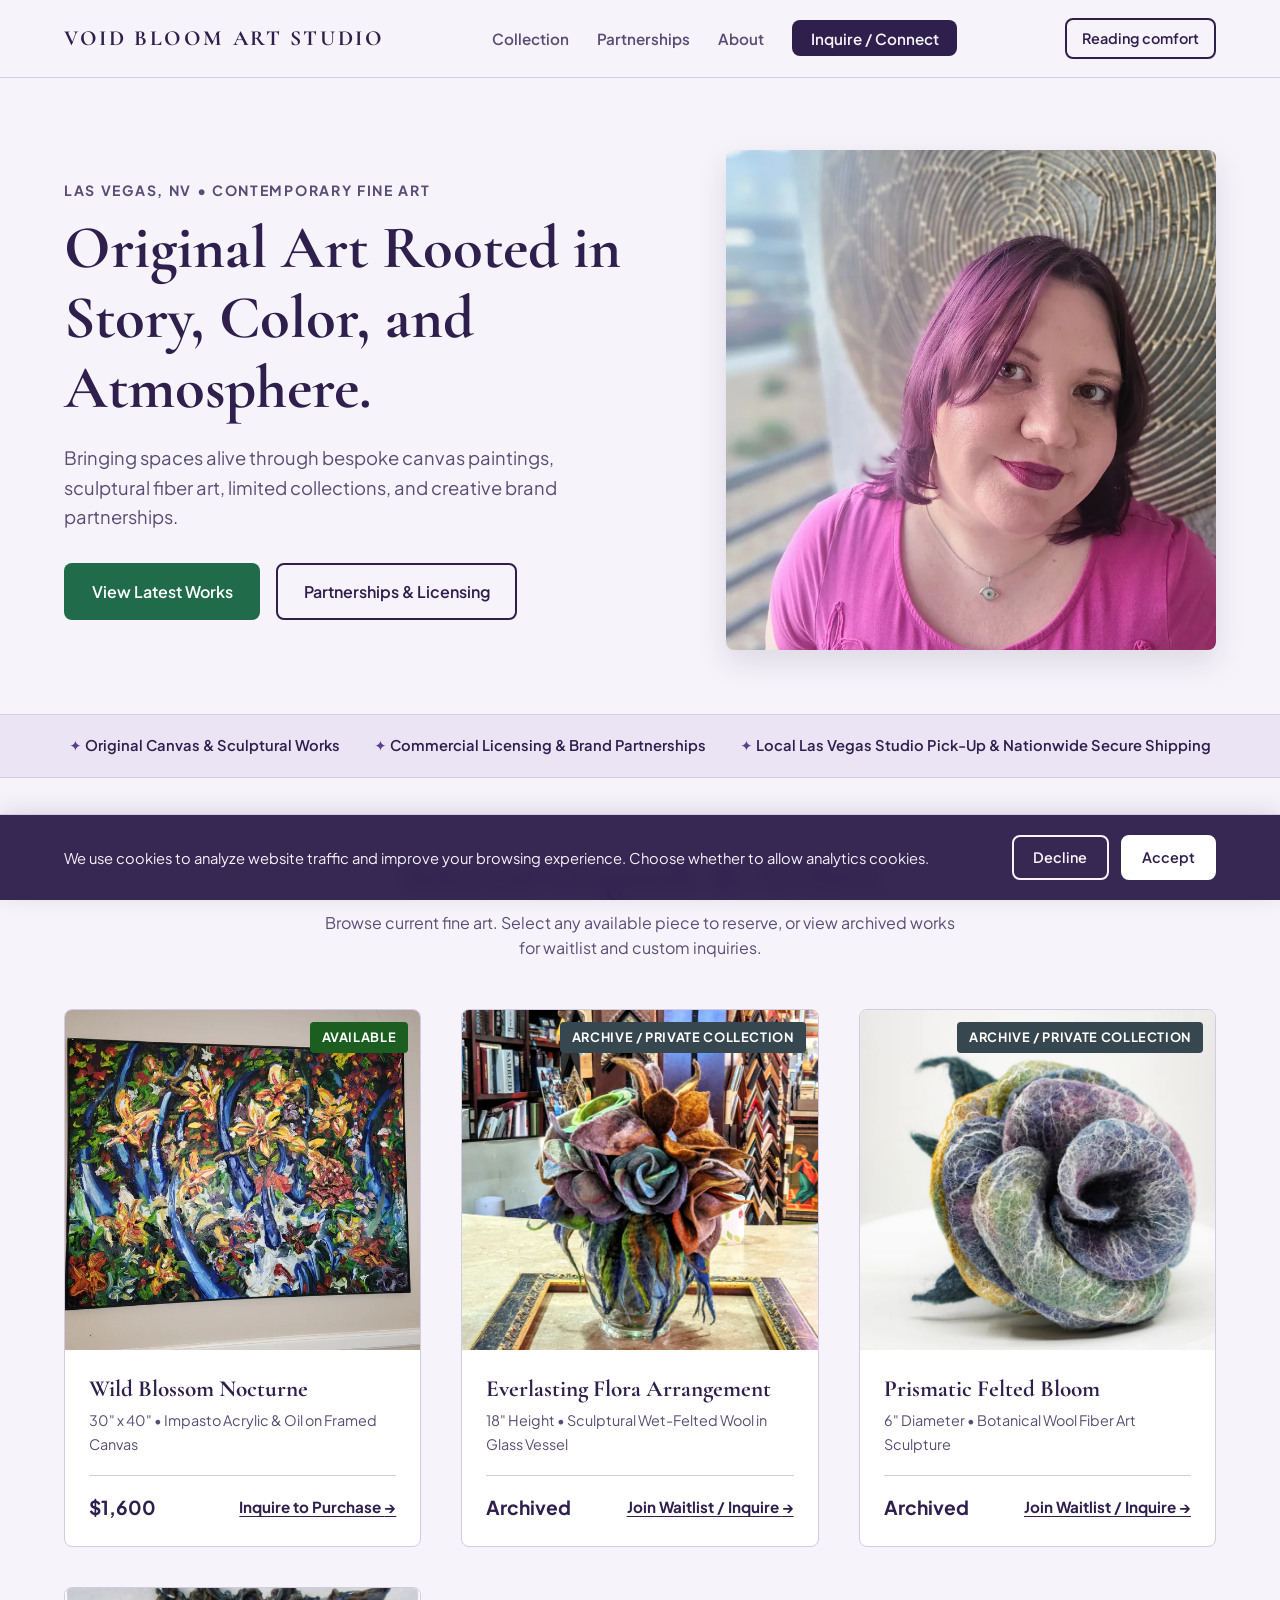
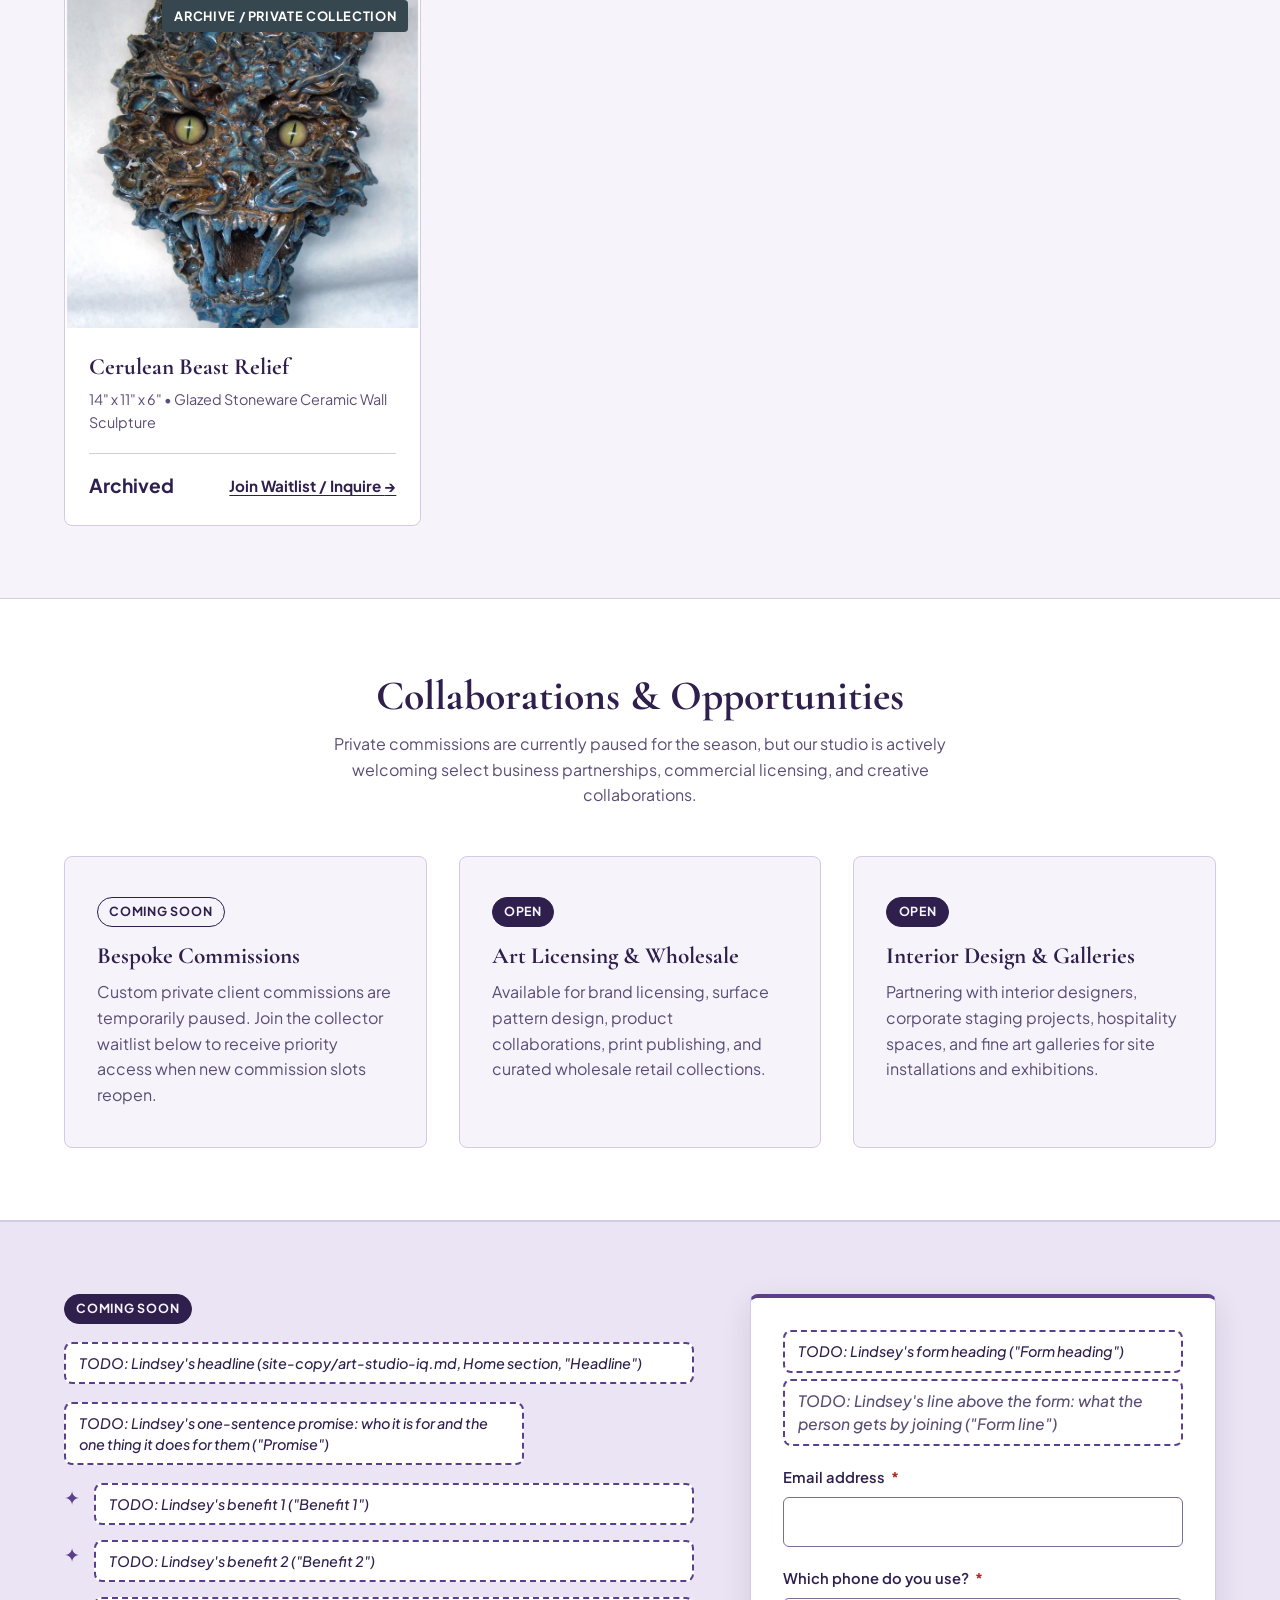
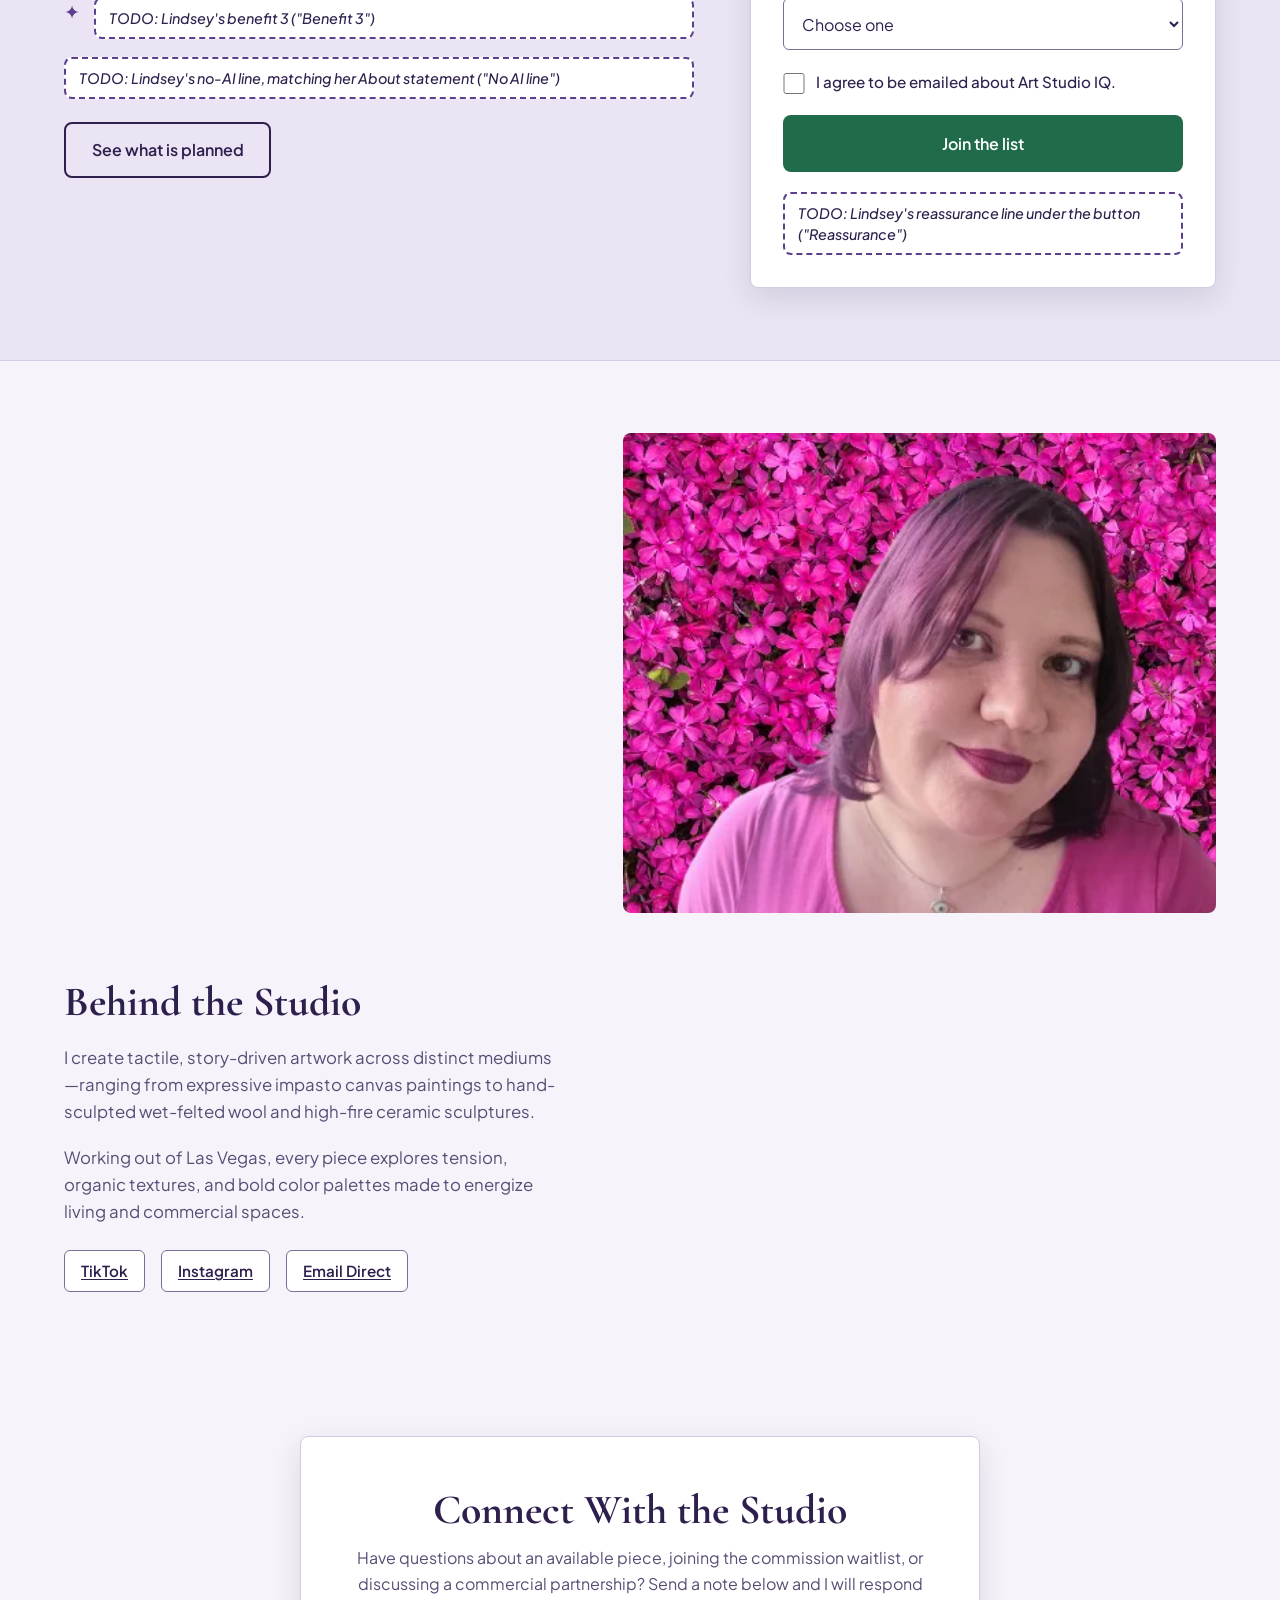
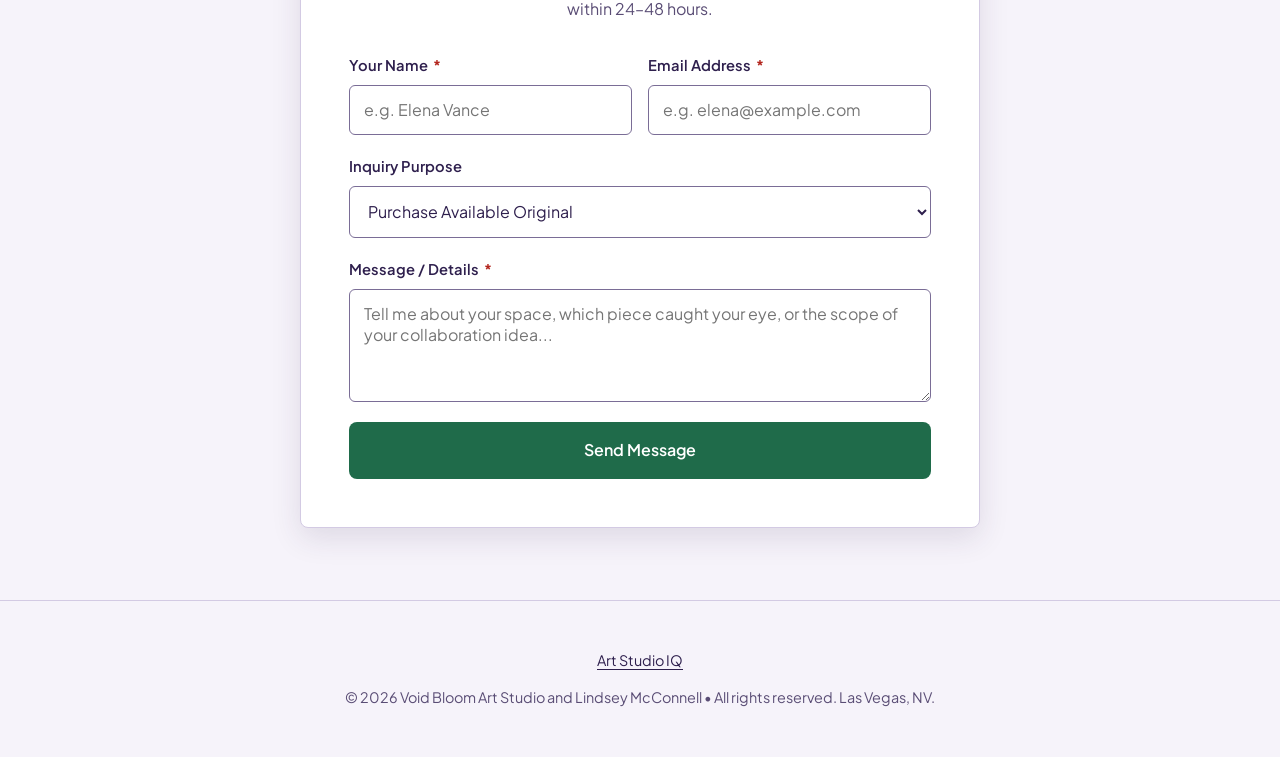
==== index.html @ 8a90a421 "Add files via upload" ====
<!DOCTYPE html>
<html lang="en">
<head>
  <script>
    /* Reading comfort: apply the saved choice before first paint. Lexend loads only when it is on. */
    window.vbLexend = function () {
      if (document.getElementById('lexend-css')) return;
      var l = document.createElement('link');
      l.id = 'lexend-css'; l.rel = 'stylesheet';
      l.href = 'https://fonts.googleapis.com/css2?family=Lexend:wght@400;500;600&display=swap';
      document.head.appendChild(l);
    };
    try {
      if (localStorage.getItem('reading_comfort') === 'on') {
        document.documentElement.classList.add('reading');
        window.vbLexend();
      }
    } catch (e) { /* storage blocked: default view */ }
  </script>

  <!-- Google Consent Mode v2 (denied until the visitor opts in) -->
  <script>
    window.dataLayer = window.dataLayer || [];
    function gtag(){dataLayer.push(arguments);}
    var vbConsent = 'denied';
    try { if (localStorage.getItem('consent_status') === 'granted') vbConsent = 'granted'; } catch (e) { /* storage blocked */ }
    gtag('consent', 'default', {
      'ad_storage': vbConsent,
      'ad_user_data': vbConsent,
      'ad_personalization': vbConsent,
      'analytics_storage': vbConsent
    });
  </script>

  <!-- Google tag (gtag.js). MUST-PROVIDE: the owner confirms this GA4 ID belongs to the new site (W0). -->
  <script async src="https://www.googletagmanager.com/gtag/js?id=G-Y1MWXMB71H"></script>
  <script>
    gtag('js', new Date());
    gtag('config', 'G-Y1MWXMB71H');
  </script>

  <meta charset="UTF-8" />
  <meta name="viewport" content="width=device-width, initial-scale=1.0" />
  <title>Void Bloom Art Studio | Las Vegas Fine Art &amp; Original Contemporary Works</title>
  <meta name="description" content="Original contemporary fine art, textured canvas pieces, sculptural fiber works, and licensing by Las Vegas artist Lindsey McConnell." />
  <link rel="canonical" href="https://lucy-labs-media.github.io/void-bloom-art-studio/" />
  <meta name="color-scheme" content="light dark" />

  <!-- Open Graph / Social Media Previews -->
  <meta property="og:title" content="Void Bloom Art Studio | Las Vegas Fine Artist" />
  <meta property="og:description" content="Original vibrant fine art, textured canvas pieces, and creative collaborations." />
  <meta property="og:image" content="https://lucy-labs-media.github.io/void-bloom-art-studio/assets/hero-featured.jpg" />
  <meta property="og:url" content="https://lucy-labs-media.github.io/void-bloom-art-studio/" />
  <meta property="og:type" content="website" />
  <meta name="twitter:card" content="summary_large_image" />
  <meta name="twitter:title" content="Void Bloom Art Studio | Las Vegas Fine Artist" />
  <meta name="twitter:description" content="Original vibrant fine art, textured canvas pieces, and creative collaborations." />
  <meta name="twitter:image" content="https://lucy-labs-media.github.io/void-bloom-art-studio/assets/hero-featured.jpg" />

  <!-- Fonts -->
  <link rel="preconnect" href="https://fonts.googleapis.com">
  <link rel="preconnect" href="https://fonts.gstatic.com" crossorigin>
  <link href="https://fonts.googleapis.com/css2?family=Cormorant+Garamond:wght@600;700&family=Plus+Jakarta+Sans:wght@400;500;600;700&display=swap" rel="stylesheet">
  <link rel="stylesheet" href="style.css" />
</head>
<body>

  <a href="#main-content" class="skip-link">Skip to main content</a>

  <header class="navbar">
    <a href="#" class="brand" aria-label="Void Bloom Art Studio - Return to home">VOID BLOOM ART STUDIO</a>
    <nav class="nav-links" aria-label="Main Navigation">
      <ul>
        <li><a href="#gallery">Collection</a></li>
        <li><a href="#partnerships">Partnerships</a></li>
        <li><a href="#about">About</a></li>
        <li><a href="#contact" class="btn-nav">Inquire / Connect</a></li>
      </ul>
    </nav>
    <button type="button" id="reading-toggle" class="btn-reading" aria-pressed="false">Reading comfort</button>
  </header>

  <main id="main-content">

    <!-- Hero -->
    <section class="hero" aria-labelledby="hero-heading">
      <div class="hero-content">
        <p class="eyebrow">Las Vegas, NV • Contemporary Fine Art</p>
        <h1 id="hero-heading">Original Art Rooted in Story, Color, and Atmosphere.</h1>
        <p>Bringing spaces alive through bespoke canvas paintings, sculptural fiber art, limited collections, and creative brand partnerships.</p>
        <div class="hero-actions">
          <a href="#gallery" class="btn primary">View Latest Works</a>
          <a href="#partnerships" class="btn secondary">Partnerships &amp; Licensing</a>
        </div>
      </div>
      <div class="hero-media">
        <picture>
          <source type="image/webp" srcset="assets/hero-featured-800.webp 800w, assets/hero-featured-1600.webp 1600w" sizes="(max-width: 860px) 100vw, 45vw" />
          <img src="assets/hero-featured.jpg" width="1600" height="2133"
               alt="Portrait of Las Vegas artist Lindsey McConnell with violet hair wearing an evil eye necklace"
               loading="eager" fetchpriority="high" decoding="async" />
        </picture>
      </div>
    </section>

    <!-- Proof / Value Bar -->
    <section class="proof-bar" aria-label="Key Services and Studio Offerings">
      <ul class="proof-list">
        <li>Original Canvas &amp; Sculptural Works</li>
        <li>Commercial Licensing &amp; Brand Partnerships</li>
        <li>Local Las Vegas Studio Pick-Up &amp; Nationwide Secure Shipping</li>
      </ul>
    </section>

    <!-- Gallery -->
    <section id="gallery" class="section gallery-section" aria-labelledby="gallery-heading">
      <div class="section-header">
        <h2 id="gallery-heading">Selected Originals &amp; Archive</h2>
        <p>Browse current fine art. Select any available piece to reserve, or view archived works for waitlist and custom inquiries.</p>
      </div>

      <div class="gallery-grid">
        <article class="art-card" aria-labelledby="art-title-1">
          <div class="image-wrapper">
            <picture>
              <source type="image/webp" srcset="assets/gallery/art-01-800.webp 800w, assets/gallery/art-01-1600.webp 1600w" sizes="(max-width: 700px) 100vw, 400px" />
              <img src="assets/gallery/art-01.jpg" width="1600" height="1200"
                   alt="Vibrant abstract expressionist painting of blooming yellow and coral wildflowers against cobalt blue stalks in a slim black frame"
                   loading="lazy" decoding="async" />
            </picture>
            <span class="badge available"><span class="sr-only">Status: </span>Available</span>
          </div>
          <div class="card-meta">
            <h3 id="art-title-1">Wild Blossom Nocturne</h3>
            <p class="specs">30" x 40" • Impasto Acrylic &amp; Oil on Framed Canvas</p>
            <div class="card-footer">
              <span class="price"><span class="sr-only">Price: </span>$1,600</span>
              <a href="#contact" class="link-cta" onclick="prefillInquiry('Wild Blossom Nocturne', 'Available Original Piece')" aria-label="Inquire to purchase Wild Blossom Nocturne">Inquire to Purchase <span aria-hidden="true">→</span></a>
            </div>
          </div>
        </article>

        <article class="art-card" aria-labelledby="art-title-2">
          <div class="image-wrapper">
            <picture>
              <source type="image/webp" srcset="assets/gallery/art-02-800.webp 800w, assets/gallery/art-02-1600.webp 1600w" sizes="(max-width: 700px) 100vw, 400px" />
              <img src="assets/gallery/art-02.jpg" width="1600" height="2133"
                   alt="Handcrafted felted wool floral arrangement in a glass vase featuring textured purple, ochre, and blue petals on a framing counter"
                   loading="lazy" decoding="async" />
            </picture>
            <span class="badge sold"><span class="sr-only">Status: </span>Archive / Private Collection</span>
          </div>
          <div class="card-meta">
            <h3 id="art-title-2">Everlasting Flora Arrangement</h3>
            <p class="specs">18" Height • Sculptural Wet-Felted Wool in Glass Vessel</p>
            <div class="card-footer">
              <span class="price">Archived</span>
              <a href="#contact" class="link-cta" onclick="prefillInquiry('Everlasting Flora Arrangement', 'Commission Waitlist')" aria-label="Join commission waitlist for work similar to Everlasting Flora Arrangement">Join Waitlist / Inquire <span aria-hidden="true">→</span></a>
            </div>
          </div>
        </article>

        <article class="art-card" aria-labelledby="art-title-3">
          <div class="image-wrapper">
            <picture>
              <source type="image/webp" srcset="assets/gallery/art-03-800.webp 800w, assets/gallery/art-03-1600.webp 1600w" sizes="(max-width: 700px) 100vw, 400px" />
              <img src="assets/gallery/art-03.jpg" width="1600" height="1400"
                   alt="Close-up of a handmade felted wool rose sculpture with soft blended layers of periwinkle, olive, and lavender"
                   loading="lazy" decoding="async" />
            </picture>
            <span class="badge sold"><span class="sr-only">Status: </span>Archive / Private Collection</span>
          </div>
          <div class="card-meta">
            <h3 id="art-title-3">Prismatic Felted Bloom</h3>
            <p class="specs">6" Diameter • Botanical Wool Fiber Art Sculpture</p>
            <div class="card-footer">
              <span class="price">Archived</span>
              <a href="#contact" class="link-cta" onclick="prefillInquiry('Prismatic Felted Bloom', 'Commission Waitlist')" aria-label="Join commission waitlist for work similar to Prismatic Felted Bloom">Join Waitlist / Inquire <span aria-hidden="true">→</span></a>
            </div>
          </div>
        </article>

        <article class="art-card" aria-labelledby="art-title-4">
          <div class="image-wrapper">
            <picture>
              <source type="image/webp" srcset="assets/gallery/art-04-800.webp 800w, assets/gallery/art-04-1600.webp 1600w" sizes="(max-width: 700px) 100vw, 400px" />
              <img src="assets/gallery/art-04.jpg" width="1600" height="1739"
                   alt="Textured ceramic wall sculpture of a snarling wildcat with mottled cobalt glaze, open jaws showing fangs, and cat-slit green eyes"
                   loading="lazy" decoding="async" />
            </picture>
            <span class="badge sold"><span class="sr-only">Status: </span>Archive / Private Collection</span>
          </div>
          <div class="card-meta">
            <h3 id="art-title-4">Cerulean Beast Relief</h3>
            <p class="specs">14" x 11" x 6" • Glazed Stoneware Ceramic Wall Sculpture</p>
            <div class="card-footer">
              <span class="price">Archived</span>
              <a href="#contact" class="link-cta" onclick="prefillInquiry('Cerulean Beast Relief', 'Commission Waitlist')" aria-label="Join commission waitlist for work similar to Cerulean Beast Relief">Join Waitlist / Inquire <span aria-hidden="true">→</span></a>
            </div>
          </div>
        </article>
      </div>
    </section>

    <!-- Partnerships -->
    <section id="partnerships" class="section commissions-section" aria-labelledby="partnerships-heading">
      <div class="section-header">
        <h2 id="partnerships-heading">Collaborations &amp; Opportunities</h2>
        <p>Private commissions are currently paused for the season, but our studio is actively welcoming select business partnerships, commercial licensing, and creative collaborations.</p>
      </div>

      <div class="process-steps">
        <div class="step-card">
          <span class="status-pill">Coming Soon</span>
          <h3>Bespoke Commissions</h3>
          <p>Custom private client commissions are temporarily paused. Join the collector waitlist below to receive priority access when new commission slots reopen.</p>
        </div>
        <div class="step-card">
          <span class="status-pill active">Open</span>
          <h3>Art Licensing &amp; Wholesale</h3>
          <p>Available for brand licensing, surface pattern design, product collaborations, print publishing, and curated wholesale retail collections.</p>
        </div>
        <div class="step-card">
          <span class="status-pill active">Open</span>
          <h3>Interior Design &amp; Galleries</h3>
          <p>Partnering with interior designers, corporate staging projects, hospitality spaces, and fine art galleries for site installations and exhibitions.</p>
        </div>
      </div>
    </section>

    <!--
      ART STUDIO IQ: COMING SOON
      Every visitor-facing sentence here is Lindsey's and comes from site-copy/art-studio-iq.md (Home section).
      The .todo boxes are placeholders. Replace each one with her exact text and delete the box styling.
      The form labels and button are plain functional text; she may replace them in the same file.
      One --cta button only (the submit button). Do not add a price, rating, count or release date.
    -->
    <section id="art-studio-iq" class="section aiq-section" aria-labelledby="aiq-heading">
      <div class="aiq-grid">
        <div class="aiq-copy">
          <span class="status-pill active">Coming Soon</span>
          <h2 id="aiq-heading"><span class="todo">TODO: Lindsey's headline (site-copy/art-studio-iq.md, Home section, "Headline")</span></h2>
          <p class="aiq-lede todo">TODO: Lindsey's one-sentence promise: who it is for and the one thing it does for them ("Promise")</p>
          <ul class="aiq-points" aria-label="What Art Studio IQ does">
            <li><span class="todo">TODO: Lindsey's benefit 1 ("Benefit 1")</span></li>
            <li><span class="todo">TODO: Lindsey's benefit 2 ("Benefit 2")</span></li>
            <li><span class="todo">TODO: Lindsey's benefit 3 ("Benefit 3")</span></li>
          </ul>
          <p class="aiq-note todo">TODO: Lindsey's no-AI line, matching her About statement ("No AI line")</p>
          <p class="aiq-more"><a href="art-studio-iq/" class="btn secondary">See what is planned<span class="sr-only"> for Art Studio IQ</span></a></p>
        </div>

        <div class="aiq-card" data-signup>
          <h3 id="aiq-form-heading"><span class="todo">TODO: Lindsey's form heading ("Form heading")</span></h3>
          <p class="form-intro todo">TODO: Lindsey's line above the form: what the person gets by joining ("Form line")</p>

          <form class="signup-form" action="https://api.web3forms.com/submit" method="POST"
                data-form data-ajax data-signup-form novalidate aria-labelledby="aiq-form-heading">
            <!-- MUST-PROVIDE: paste the real Web3Forms access key over YOUR_ACCESS_KEY_HERE (W0). Never invent one. -->
            <input type="hidden" name="access_key" value="YOUR_ACCESS_KEY_HERE" />
            <input type="hidden" name="subject" value="Art Studio IQ beta signup" />
            <input type="hidden" name="from_name" value="Void Bloom Art Studio website" />
            <input type="hidden" name="redirect" value="https://lucy-labs-media.github.io/void-bloom-art-studio/?joined=1#art-studio-iq" />
            <input type="hidden" name="source" value="home-section" />
            <input type="hidden" name="utm_source" value="" />
            <input type="hidden" name="utm_medium" value="" />
            <input type="hidden" name="utm_campaign" value="" />
            <input type="hidden" name="ref" value="" />
            <input type="hidden" name="referrer" value="" />
            <input type="checkbox" name="botcheck" class="sr-only" tabindex="-1" aria-hidden="true" />

            <div class="form-group">
              <label for="aiq-email">Email address <span class="required-mark" aria-hidden="true">*</span></label>
              <input type="email" id="aiq-email" name="email" required autocomplete="email" inputmode="email" aria-required="true" />
            </div>

            <div class="form-group">
              <label for="aiq-platform">Which phone do you use? <span class="required-mark" aria-hidden="true">*</span></label>
              <select id="aiq-platform" name="platform" required aria-required="true">
                <option value="">Choose one</option>
                <option value="android">Android</option>
                <option value="iphone">iPhone</option>
                <option value="both">Both</option>
              </select>
            </div>

            <div class="check-row">
              <input type="checkbox" id="aiq-consent" name="consent" value="yes" required aria-required="true" />
              <label for="aiq-consent">I agree to be emailed about Art Studio IQ.</label>
            </div>

            <p class="form-status" role="status" aria-live="polite"></p>
            <button type="submit" class="btn primary full-width">Join the list</button>
            <p class="fine-print todo">TODO: Lindsey's reassurance line under the button ("Reassurance")</p>
          </form>

          <div class="success-box" data-success hidden>
            <h3 tabindex="-1" data-focus><span class="todo">TODO: Lindsey's thank-you heading ("Thank you heading")</span></h3>
            <p data-platform="android" class="todo" hidden>TODO: Lindsey's thank-you line for Android users ("Thank you, Android")</p>
            <p data-platform="iphone" class="todo" hidden>TODO: Lindsey's thank-you line for iPhone users ("Thank you, iPhone")</p>
            <p data-platform="both" class="todo" hidden>TODO: Lindsey's thank-you line for people with both ("Thank you, both")</p>
            <p data-platform="" class="todo" hidden>TODO: Lindsey's general thank-you line ("Thank you, general")</p>

            <form class="step2 signup-form" action="https://api.web3forms.com/submit" method="POST" data-form data-ajax data-step2 novalidate>
              <input type="hidden" name="access_key" value="YOUR_ACCESS_KEY_HERE" />
              <input type="hidden" name="subject" value="Art Studio IQ beta signup: what they make" />
              <input type="hidden" name="from_name" value="Void Bloom Art Studio website" />
              <input type="hidden" name="source" value="home-section-step2" />
              <input type="hidden" name="email" value="" />
              <input type="hidden" name="platform_choice" value="" />
              <input type="checkbox" name="botcheck" class="sr-only" tabindex="-1" aria-hidden="true" />
              <div class="form-group">
                <label for="aiq-medium">What do you make? (optional)</label>
                <select id="aiq-medium" name="medium">
                  <option value="">Choose one</option>
                  <option>Painting</option>
                  <option>Ceramics</option>
                  <option>Fiber</option>
                  <option>Sculpture</option>
                  <option>Digital</option>
                  <option>Other</option>
                </select>
              </div>
              <p class="form-status" role="status" aria-live="polite"></p>
              <button type="submit" class="btn secondary">Save</button>
            </form>
          </div>
        </div>
      </div>
    </section>

    <!-- About -->
    <section id="about" class="section about-section" aria-labelledby="about-heading">
      <div class="about-grid">
        <picture>
          <source type="image/webp" srcset="assets/artist-profile.webp" />
          <img src="assets/artist-profile.jpg" width="433" height="577"
               alt="Artist Lindsey McConnell smiling in front of a dense backdrop of vibrant magenta blossoms"
               class="about-img" loading="lazy" decoding="async" />
        </picture>
        <div class="about-text">
          <h2 id="about-heading">Behind the Studio</h2>
          <p>I create tactile, story-driven artwork across distinct mediums—ranging from expressive impasto canvas paintings to hand-sculpted wet-felted wool and high-fire ceramic sculptures.</p>
          <p>Working out of Las Vegas, every piece explores tension, organic textures, and bold color palettes made to energize living and commercial spaces.</p>
          <ul class="social-tags" aria-label="Social media and direct contact channels">
            <!-- MUST-CHECK: keep this TikTok link only if @fullsignal_ belongs to Void Bloom (W0). -->
            <li><a href="https://www.tiktok.com/@fullsignal_" target="_blank" rel="noopener noreferrer">TikTok <span class="sr-only">(opens in new tab)</span></a></li>
            <li><a href="https://www.instagram.com/lasvegasartlady/" target="_blank" rel="noopener noreferrer">Instagram <span class="sr-only">(opens in new tab)</span></a></li>
            <li><a href="mailto:lindseybmcconnell@gmail.com">Email Direct</a></li>
          </ul>
        </div>
      </div>
    </section>

    <!-- Contact -->
    <section id="contact" class="section contact-section" aria-labelledby="contact-heading">
      <div class="contact-card">
        <div class="contact-header">
          <h2 id="contact-heading">Connect With the Studio</h2>
          <p>Have questions about an available piece, joining the commission waitlist, or discussing a commercial partnership? Send a note below and I will respond within 24–48 hours.</p>
        </div>

        <form action="https://api.web3forms.com/submit" method="POST" class="contact-form" data-form novalidate>
          <!-- MUST-PROVIDE: paste the real Web3Forms access key over YOUR_ACCESS_KEY_HERE (W0). -->
          <input type="hidden" name="access_key" value="YOUR_ACCESS_KEY_HERE" />
          <input type="hidden" name="subject" value="New Fine Art Inquiry from Website" />
          <input type="hidden" name="redirect" value="https://lucy-labs-media.github.io/void-bloom-art-studio/#contact" />
          <input type="checkbox" name="botcheck" class="sr-only" tabindex="-1" aria-hidden="true" />

          <div class="form-row">
            <div class="form-group">
              <label for="name">Your Name <span class="required-mark" aria-hidden="true">*</span></label>
              <input type="text" id="name" name="name" required autocomplete="name" placeholder="e.g. Elena Vance" aria-required="true" />
            </div>
            <div class="form-group">
              <label for="email">Email Address <span class="required-mark" aria-hidden="true">*</span></label>
              <input type="email" id="email" name="email" required autocomplete="email" placeholder="e.g. elena@example.com" aria-required="true" />
            </div>
          </div>

          <div class="form-group">
            <label for="inquiryType">Inquiry Purpose</label>
            <select id="inquiryType" name="inquiryType">
              <option value="Available Original Piece">Purchase Available Original</option>
              <option value="Art Licensing / Commercial Collaboration">Art Licensing &amp; Brand Collaboration</option>
              <option value="Interior Design / Trade Partnership">Interior Design / Trade Partnership</option>
              <option value="Gallery Exhibition / Press">Gallery Exhibition / Press Inquiry</option>
              <option value="Commission Waitlist">Join Custom Commission Waitlist (Coming Soon)</option>
              <option value="Other">General Inquiry</option>
            </select>
          </div>

          <div class="form-group">
            <label for="message">Message / Details <span class="required-mark" aria-hidden="true">*</span></label>
            <textarea id="message" name="message" rows="4" required aria-required="true" placeholder="Tell me about your space, which piece caught your eye, or the scope of your collaboration idea..."></textarea>
          </div>

          <button type="submit" class="btn primary full-width">Send Message</button>
        </form>
      </div>
    </section>

  </main>

  <footer>
    <ul aria-label="More from the studio">
      <li><a href="art-studio-iq/">Art Studio IQ</a></li>
    </ul>
    <p>© 2026 Void Bloom Art Studio and Lindsey McConnell • All rights reserved. Las Vegas, NV.</p>
  </footer>

  <aside id="cookie-banner" class="cookie-banner hidden" role="region" aria-label="Cookie and Privacy Consent">
    <div class="cookie-content">
      <p>We use cookies to analyze website traffic and improve your browsing experience. Choose whether to allow analytics cookies.</p>
      <div class="cookie-actions">
        <button id="btn-decline-cookies" type="button" class="btn cookie-btn secondary">Decline</button>
        <button id="btn-accept-cookies" type="button" class="btn cookie-btn primary">Accept</button>
      </div>
    </div>
  </aside>

  <script src="script.js"></script>
</body>
</html>
---- style.css ----
/* Void Bloom Art Studio. Studio Palette (W1). All colors live in :root; never hard-code one in a rule. */

:root {
  color-scheme: light;
  --bg: #F6F3FA;
  --surface: #FFFFFF;
  --ink: #2E1F4D;
  --muted: #5A4D75;
  --studio-accent: #5B3F8C;   /* decorative lines, icons, large text only */
  --cta: #1F6B4A;             /* the one primary action in view */
  --cta-hover: #17583B;
  --on-cta: #FFFFFF;

  --tint: #EAE4F4;
  --border: #D3CAE3;          /* decorative dividers */
  --field-border: #7A6D96;    /* input outlines, 3:1 against the surface */
  --focus: #005A9C;
  --danger: #B3261E;
  --badge-available: #1B5E20;
  --badge-archive: #37474F;
  --on-badge: #FFFFFF;
  --banner-bg: #2E1F4D;
  --on-banner: #F6F3FA;
  --banner-btn-bg: #FFFFFF;
  --on-banner-btn: #2E1F4D;
  --shadow: rgba(46, 31, 77, 0.12);
  --scrim: rgba(46, 31, 77, 0.96);

  --font-serif: 'Cormorant Garamond', Georgia, serif;
  --font-sans: 'Plus Jakarta Sans', system-ui, -apple-system, sans-serif;
  --radius: 8px;
}

@media (prefers-color-scheme: dark) {
  :root {
    color-scheme: dark;
    --bg: #1B1230;
    --surface: #271B42;
    --ink: #F0EAF8;
    --muted: #BDB2D3;
    --studio-accent: #C9B5EC;
    --cta: #6FD3A0;
    --cta-hover: #8FE0B8;
    --on-cta: #0B2A1D;

    --tint: #2F2350;
    --border: #3D2F63;
    --field-border: #9A8DBA;
    --focus: #8CC4FF;
    --danger: #FF9AA2;
    --banner-bg: #0F0919;
    --on-banner: #F0EAF8;
    --banner-btn-bg: #F0EAF8;
    --on-banner-btn: #1B1230;
    --shadow: rgba(0, 0, 0, 0.45);
    --scrim: rgba(15, 9, 25, 0.96);
  }
}

/* Reading comfort: always the light, cream set, whatever the system mode */
html.reading {
  color-scheme: light;
  --bg: #FBF3E4;
  --surface: #FFFAF0;
  --ink: #2E1F4D;
  --muted: #4F4268;
  --studio-accent: #5B3F8C;
  --cta: #1F6B4A;
  --cta-hover: #17583B;
  --on-cta: #FFFFFF;
  --tint: #F1E6CD;
  --border: #D9CDB4;
  --field-border: #766A5A;
  --focus: #005A9C;
  --danger: #B3261E;
  --banner-bg: #2E1F4D;
  --on-banner: #F6F3FA;
  --banner-btn-bg: #FFFFFF;
  --on-banner-btn: #2E1F4D;
  --shadow: rgba(46, 31, 77, 0.12);
  --scrim: rgba(46, 31, 77, 0.96);
}

* { box-sizing: border-box; margin: 0; padding: 0; }

[hidden] { display: none !important; }

body {
  background-color: var(--bg);
  color: var(--ink);
  font-family: var(--font-sans);
  line-height: 1.6;
  -webkit-font-smoothing: antialiased;
  overflow-wrap: break-word;
}

img, picture { display: block; max-width: 100%; }
picture { display: contents; }

html.reading body {
  font-family: 'Lexend', var(--font-sans);
  line-height: 1.7;
  letter-spacing: 0.02em;
}
html.reading p,
html.reading li { max-width: 65ch; text-align: left; }
html.reading .section-header,
html.reading .contact-header { text-align: left; margin-left: 0; }

.sr-only {
  position: absolute; width: 1px; height: 1px; padding: 0; margin: -1px;
  overflow: hidden; clip: rect(0, 0, 0, 0); white-space: nowrap; border: 0;
}

.skip-link {
  position: absolute; top: -120px; left: 1rem;
  background: var(--ink); color: var(--bg);
  padding: 0.85rem 1.4rem; z-index: 9999; border-radius: var(--radius);
  text-decoration: none; font-weight: 700; box-shadow: 0 4px 12px var(--shadow);
  transition: top 0.2s ease-in-out;
}
.skip-link:focus { top: 1rem; outline: 3px solid var(--focus); outline-offset: 2px; }

a:focus-visible, button:focus-visible, input:focus-visible,
select:focus-visible, textarea:focus-visible, [tabindex="-1"]:focus-visible {
  outline: 3px solid var(--focus); outline-offset: 2px;
}

h1, h2, h3 { font-family: var(--font-serif); font-weight: 700; color: var(--ink); }
h1 { font-size: clamp(2.4rem, 5vw, 3.8rem); line-height: 1.15; }
h2 { font-size: clamp(1.9rem, 3.5vw, 2.6rem); line-height: 1.25; }
h3 { font-size: 1.45rem; line-height: 1.3; }

/* Header */
.navbar {
  display: flex; justify-content: space-between; align-items: center;
  flex-wrap: wrap; gap: 0.75rem 2rem;
  padding: 1.1rem 5%;
  background: var(--bg); border-bottom: 1px solid var(--border);
  position: sticky; top: 0; z-index: 100;
}
.brand {
  font-family: var(--font-serif); font-size: 1.35rem; letter-spacing: 0.12em;
  text-decoration: none; color: var(--ink); font-weight: 700;
}
.nav-links ul { display: flex; align-items: center; flex-wrap: wrap; gap: 0.75rem 1.75rem; list-style: none; }
.nav-links a {
  text-decoration: none; color: var(--muted); font-size: 0.95rem; font-weight: 600;
  transition: color 0.2s ease;
}
.nav-links a:hover { color: var(--ink); text-decoration: underline; text-underline-offset: 4px; }
.nav-links a.btn-nav {
  background: var(--ink); color: var(--bg); padding: 0.55rem 1.15rem;
  border-radius: var(--radius); text-decoration: none;
}
.btn-reading {
  font: inherit; font-size: 0.9rem; font-weight: 600; cursor: pointer;
  background: transparent; color: var(--ink);
  border: 2px solid var(--ink); border-radius: var(--radius); padding: 0.45rem 0.95rem;
}
.btn-reading[aria-pressed="true"] { background: var(--ink); color: var(--bg); }

/* Buttons: --cta only for the single primary action in view */
.btn {
  display: inline-block; padding: 0.85rem 1.6rem; font: inherit; font-size: 1rem; font-weight: 600;
  text-decoration: none; border-radius: var(--radius); cursor: pointer;
  border: 2px solid transparent; text-align: center;
  transition: transform 0.2s ease, background-color 0.2s ease;
}
.btn.primary { background: var(--cta); color: var(--on-cta); }
.btn.primary:hover { background: var(--cta-hover); transform: translateY(-2px); }
.btn.secondary { background: transparent; color: var(--ink); border-color: var(--ink); }
.btn.secondary:hover { background: var(--tint); }
.full-width { width: 100%; }

/* Hero */
.hero {
  display: grid; grid-template-columns: 1.1fr 0.9fr; align-items: center;
  gap: 4rem; padding: 4.5rem 5% 4rem;
}
.eyebrow {
  text-transform: uppercase; letter-spacing: 0.12em; font-size: 0.88rem;
  color: var(--muted); font-weight: 700; margin-bottom: 0.75rem;
}
.hero-content p { font-size: 1.15rem; color: var(--muted); margin: 1.25rem 0 2rem; max-width: 520px; }
.hero-content .eyebrow { margin: 0 0 0.75rem; font-size: 0.88rem; }
.hero-actions { display: flex; gap: 1rem; flex-wrap: wrap; }
.hero-media img {
  width: 100%; height: 500px; object-fit: cover; border-radius: var(--radius);
  box-shadow: 0 12px 30px var(--shadow);
}

/* Proof bar */
.proof-bar { background: var(--tint); border-top: 1px solid var(--border); border-bottom: 1px solid var(--border); padding: 1.2rem 5%; }
.proof-list {
  display: flex; justify-content: space-around; flex-wrap: wrap; gap: 1.5rem;
  list-style: none; font-size: 0.92rem; font-weight: 600; color: var(--ink);
}
.proof-list li::before { content: "✦ "; color: var(--studio-accent); }

/* Sections */
.section { padding: 4.5rem 5%; }
.section-header { text-align: center; max-width: 650px; margin: 0 auto 3rem; }
.section-header p { color: var(--muted); margin-top: 0.5rem; }

.gallery-grid { display: grid; grid-template-columns: repeat(auto-fill, minmax(min(100%, 320px), 1fr)); gap: 2.5rem; }
.art-card {
  background: var(--surface); border: 1px solid var(--border); border-radius: var(--radius);
  overflow: hidden; transition: transform 0.25s ease, box-shadow 0.25s ease;
}
.art-card:hover { transform: translateY(-4px); box-shadow: 0 12px 28px var(--shadow); }
.image-wrapper { position: relative; width: 100%; height: 340px; }
.image-wrapper img { width: 100%; height: 100%; object-fit: cover; }
.badge {
  position: absolute; top: 12px; right: 12px; font-size: 0.8rem; font-weight: 700;
  padding: 0.35rem 0.75rem; border-radius: 4px; text-transform: uppercase; letter-spacing: 0.05em;
  color: var(--on-badge);
}
.badge.available { background: var(--badge-available); }
.badge.sold { background: var(--badge-archive); }
.card-meta { padding: 1.5rem; }
.card-meta .specs { font-size: 0.9rem; color: var(--muted); margin: 0.35rem 0 1.2rem; }
.card-footer { display: flex; justify-content: space-between; align-items: center; gap: 1rem; border-top: 1px solid var(--border); padding-top: 1rem; }
.card-footer .price { font-size: 1.2rem; font-weight: 700; }
.link-cta { font-size: 0.95rem; font-weight: 700; color: var(--ink); text-decoration: underline; text-underline-offset: 3px; }
.link-cta:hover { color: var(--studio-accent); }

.commissions-section { background: var(--surface); border-top: 1px solid var(--border); border-bottom: 1px solid var(--border); }
.process-steps { display: grid; grid-template-columns: repeat(auto-fit, minmax(min(100%, 260px), 1fr)); gap: 2rem; }
.step-card { padding: 2.5rem 2rem; border: 1px solid var(--border); border-radius: var(--radius); background: var(--bg); }
.step-card p { color: var(--muted); margin-top: 0.5rem; }
.status-pill {
  display: inline-block; font-size: 0.78rem; font-weight: 700; text-transform: uppercase; letter-spacing: 0.06em;
  padding: 0.25rem 0.7rem; border-radius: 999px; margin-bottom: 0.9rem;
  border: 1.5px solid var(--ink); color: var(--ink);
}
.status-pill.active { background: var(--ink); color: var(--bg); }

/* About */
.about-grid { display: grid; grid-template-columns: 1fr 1.2fr; gap: 4rem; align-items: center; }
.about-img { width: 100%; height: 480px; object-fit: cover; border-radius: var(--radius); }
.about-text h2 { margin-bottom: 1rem; }
.about-text p { margin-bottom: 1.2rem; color: var(--muted); font-size: 1.05rem; }
.social-tags { display: flex; flex-wrap: wrap; gap: 1rem; margin-top: 1.5rem; list-style: none; }
.social-tags a {
  text-decoration: underline; text-underline-offset: 2px; font-size: 0.95rem; font-weight: 600;
  color: var(--ink); border: 1px solid var(--field-border); padding: 0.5rem 1rem; border-radius: 6px;
  background: var(--surface); display: inline-block;
}

/* Art Studio IQ: coming soon */
.aiq-section { background: var(--tint); border-top: 1px solid var(--border); border-bottom: 1px solid var(--border); }
.aiq-grid { display: grid; grid-template-columns: 1.15fr 0.85fr; gap: 3.5rem; align-items: start; max-width: 1180px; margin: 0 auto; }
.aiq-copy > * + * { margin-top: 1.1rem; }
.aiq-copy .status-pill { margin-bottom: 0; }
.aiq-copy h2 { color: var(--ink); }
.aiq-lede { font-size: 1.2rem; color: var(--muted); max-width: 46ch; }
.aiq-points { list-style: none; display: grid; gap: 0.9rem; }
.aiq-points li { position: relative; padding-left: 1.9rem; }
.aiq-points li::before { content: "✦"; position: absolute; left: 0; top: 0; color: var(--studio-accent); font-size: 1.2rem; line-height: 1.5; }
.aiq-note { color: var(--muted); font-size: 0.95rem; }
.aiq-more { margin-top: 1.4rem; }
.aiq-card {
  background: var(--surface); border: 1px solid var(--border); border-radius: var(--radius);
  padding: 2rem; box-shadow: 0 10px 30px var(--shadow);
  border-top: 4px solid var(--studio-accent);
}
.aiq-card h3 { margin-bottom: 0.4rem; }
.aiq-card .form-intro { color: var(--muted); margin-bottom: 1.25rem; font-size: 0.98rem; }

/* Forms */
.contact-section { background: var(--bg); }
.contact-card {
  max-width: 680px; margin: 0 auto; background: var(--surface); padding: 3rem;
  border-radius: var(--radius); border: 1px solid var(--border); box-shadow: 0 10px 30px var(--shadow);
}
.contact-header { text-align: center; margin-bottom: 2rem; }
.contact-header p { color: var(--muted); margin-top: 0.5rem; }
.contact-form, .signup-form { display: flex; flex-direction: column; gap: 1.25rem; }
.form-row { display: grid; grid-template-columns: 1fr 1fr; gap: 1rem; }
.form-group { display: flex; flex-direction: column; gap: 0.45rem; }
.form-group label, .form-group legend { font-size: 0.92rem; font-weight: 600; color: var(--ink); }
.required-mark { color: var(--danger); font-weight: 700; margin-left: 0.15rem; }
.form-group input[type="text"], .form-group input[type="email"], .form-group select, .form-group textarea {
  padding: 0.85rem; border: 1.5px solid var(--field-border); border-radius: 6px;
  font-family: inherit; font-size: 1rem; color: var(--ink); background: var(--surface); width: 100%;
}
.form-group [aria-invalid="true"] { border-color: var(--danger); border-width: 2px; }
.field-error { color: var(--danger); font-size: 0.9rem; font-weight: 600; }
.check-row { display: flex; align-items: flex-start; gap: 0.7rem; }
.check-row input { width: 1.35rem; height: 1.35rem; margin-top: 0.15rem; flex-shrink: 0; accent-color: var(--studio-accent); }
.check-row label { font-weight: 500; font-size: 0.95rem; color: var(--ink); }
.form-status { min-height: 1.5rem; font-weight: 600; color: var(--ink); }
.form-status.is-error { color: var(--danger); }
.fine-print { font-size: 0.88rem; color: var(--muted); }
.success-box { display: grid; gap: 1rem; }
.success-box h3:focus { outline: none; }
.step2 { border-top: 1px solid var(--border); padding-top: 1.25rem; display: grid; gap: 0.9rem; }

/* Placeholder for copy Lindsey has not written yet. Not for visitors: clear every one before sharing the link. */
.todo {
  display: block; padding: 0.55rem 0.8rem; border: 2px dashed var(--studio-accent);
  background: var(--tint); color: var(--ink); font-family: var(--font-sans);
  font-size: 0.9rem; font-weight: 500; font-style: italic; letter-spacing: 0; line-height: 1.45;
  border-radius: var(--radius);
}
.aiq-section .todo { background: var(--surface); }

/* Art Studio IQ page */
.aiq-hero { padding: 3.5rem 5% 3rem; background: var(--tint); border-bottom: 1px solid var(--border); }
.aiq-feature-grid { display: grid; grid-template-columns: repeat(auto-fit, minmax(min(100%, 280px), 1fr)); gap: 1.5rem; list-style: none; max-width: 1180px; margin: 0 auto; }
.aiq-feature { background: var(--surface); border: 1px solid var(--border); border-radius: var(--radius); padding: 1.5rem; display: grid; gap: 0.6rem; align-content: start; }
.aiq-feature p { color: var(--muted); }
.prose { max-width: 70ch; margin: 0 auto; display: grid; gap: 1rem; }
.prose p { color: var(--muted); font-size: 1.05rem; }
.tiers { display: grid; grid-template-columns: repeat(auto-fit, minmax(min(100%, 240px), 1fr)); gap: 1.5rem; max-width: 1000px; margin: 0 auto; list-style: none; }
.tier { background: var(--surface); border: 1px solid var(--border); border-radius: var(--radius); padding: 1.75rem; display: grid; gap: 0.6rem; align-content: start; }
.band { background: var(--surface); border-top: 1px solid var(--border); border-bottom: 1px solid var(--border); }
.center { text-align: center; }

/* Footer */
footer { text-align: center; padding: 3rem 5%; border-top: 1px solid var(--border); color: var(--muted); font-size: 0.9rem; display: grid; gap: 0.9rem; justify-items: center; }
footer ul { display: flex; flex-wrap: wrap; justify-content: center; gap: 0.5rem 1.5rem; list-style: none; }
footer a { color: var(--ink); text-underline-offset: 3px; }

/* Cookie banner */
.cookie-banner {
  position: fixed; bottom: 0; left: 0; right: 0; background: var(--scrim); color: var(--on-banner);
  padding: 1.25rem 5%; border-top: 1px solid var(--border); box-shadow: 0 -4px 20px var(--shadow);
  z-index: 1000; backdrop-filter: blur(8px);
}
.cookie-banner.hidden { display: none !important; }
.cookie-content { max-width: 1200px; margin: 0 auto; display: flex; justify-content: space-between; align-items: center; gap: 2rem; }
.cookie-content p { font-size: 0.92rem; line-height: 1.5; color: var(--on-banner); margin: 0; }
.cookie-actions { display: flex; gap: 0.75rem; flex-shrink: 0; }
.cookie-btn { padding: 0.55rem 1.2rem; font-size: 0.9rem; font-weight: 600; border-radius: var(--radius); }
.cookie-btn.primary { background: var(--banner-btn-bg); color: var(--on-banner-btn); border-color: var(--banner-btn-bg); }
.cookie-btn.primary:hover { background: var(--tint); color: var(--ink); transform: none; }
.cookie-btn.secondary { background: transparent; color: var(--on-banner); border: 2px solid var(--on-banner); }
.cookie-btn.secondary:hover { background: var(--shadow); }

@media (prefers-reduced-motion: reduce) {
  *, *::before, *::after {
    animation-duration: 0.01ms !important; animation-iteration-count: 1 !important;
    transition-duration: 0.01ms !important; scroll-behavior: auto !important;
  }
  .btn.primary:hover, .art-card:hover { transform: none; }
}

@media (min-width: 861px) { .navbar { position: sticky; } }
@media (max-width: 860px) {
  .navbar { position: static; }
  .hero, .about-grid, .aiq-grid { grid-template-columns: 1fr; gap: 2rem; }
  .hero { padding-top: 2.5rem; }
  .form-row { grid-template-columns: 1fr; }
  .hero-media img { height: 340px; }
  .about-img { height: auto; max-height: 460px; }
  .contact-card { padding: 1.75rem 1.25rem; }
  .section { padding: 3rem 5%; }
  .brand { font-size: 1.1rem; letter-spacing: 0.08em; }
  .cookie-content { flex-direction: column; align-items: flex-start; gap: 1rem; }
  .cookie-actions { width: 100%; }
  .cookie-btn { flex: 1; }
}

.aiq-hero h1 { color: var(--ink); }
.aiq-hero .aiq-copy > * + * { margin-top: 1.1rem; }
.form-heading { font-size: 1.45rem; line-height: 1.3; margin-bottom: 0.4rem; }

/* Signup form: no dead space for the empty status line */
.signup-form .form-status:empty { height: 0; min-height: 0; margin-block: -0.6rem; }

/* Phones: the form follows the promise, before the longer text, so the email box is reachable without a long scroll */
@media (max-width: 860px) {
  .aiq-copy { display: contents; }
  .aiq-grid { gap: 1.1rem; }
  .aiq-grid > .aiq-copy > *, .aiq-grid > .aiq-card { margin-top: 0 !important; }
  .aiq-copy > .status-pill { order: 1; justify-self: start; }
  .aiq-copy > h1, .aiq-copy > h2 { order: 2; }
  .aiq-copy > .aiq-lede { order: 3; }
  .aiq-card { order: 4; margin-block: 0.6rem; }
  .aiq-copy > .aiq-points { order: 5; }
  .aiq-copy > .aiq-note { order: 6; }
  .aiq-copy > .aiq-more { order: 7; }
}
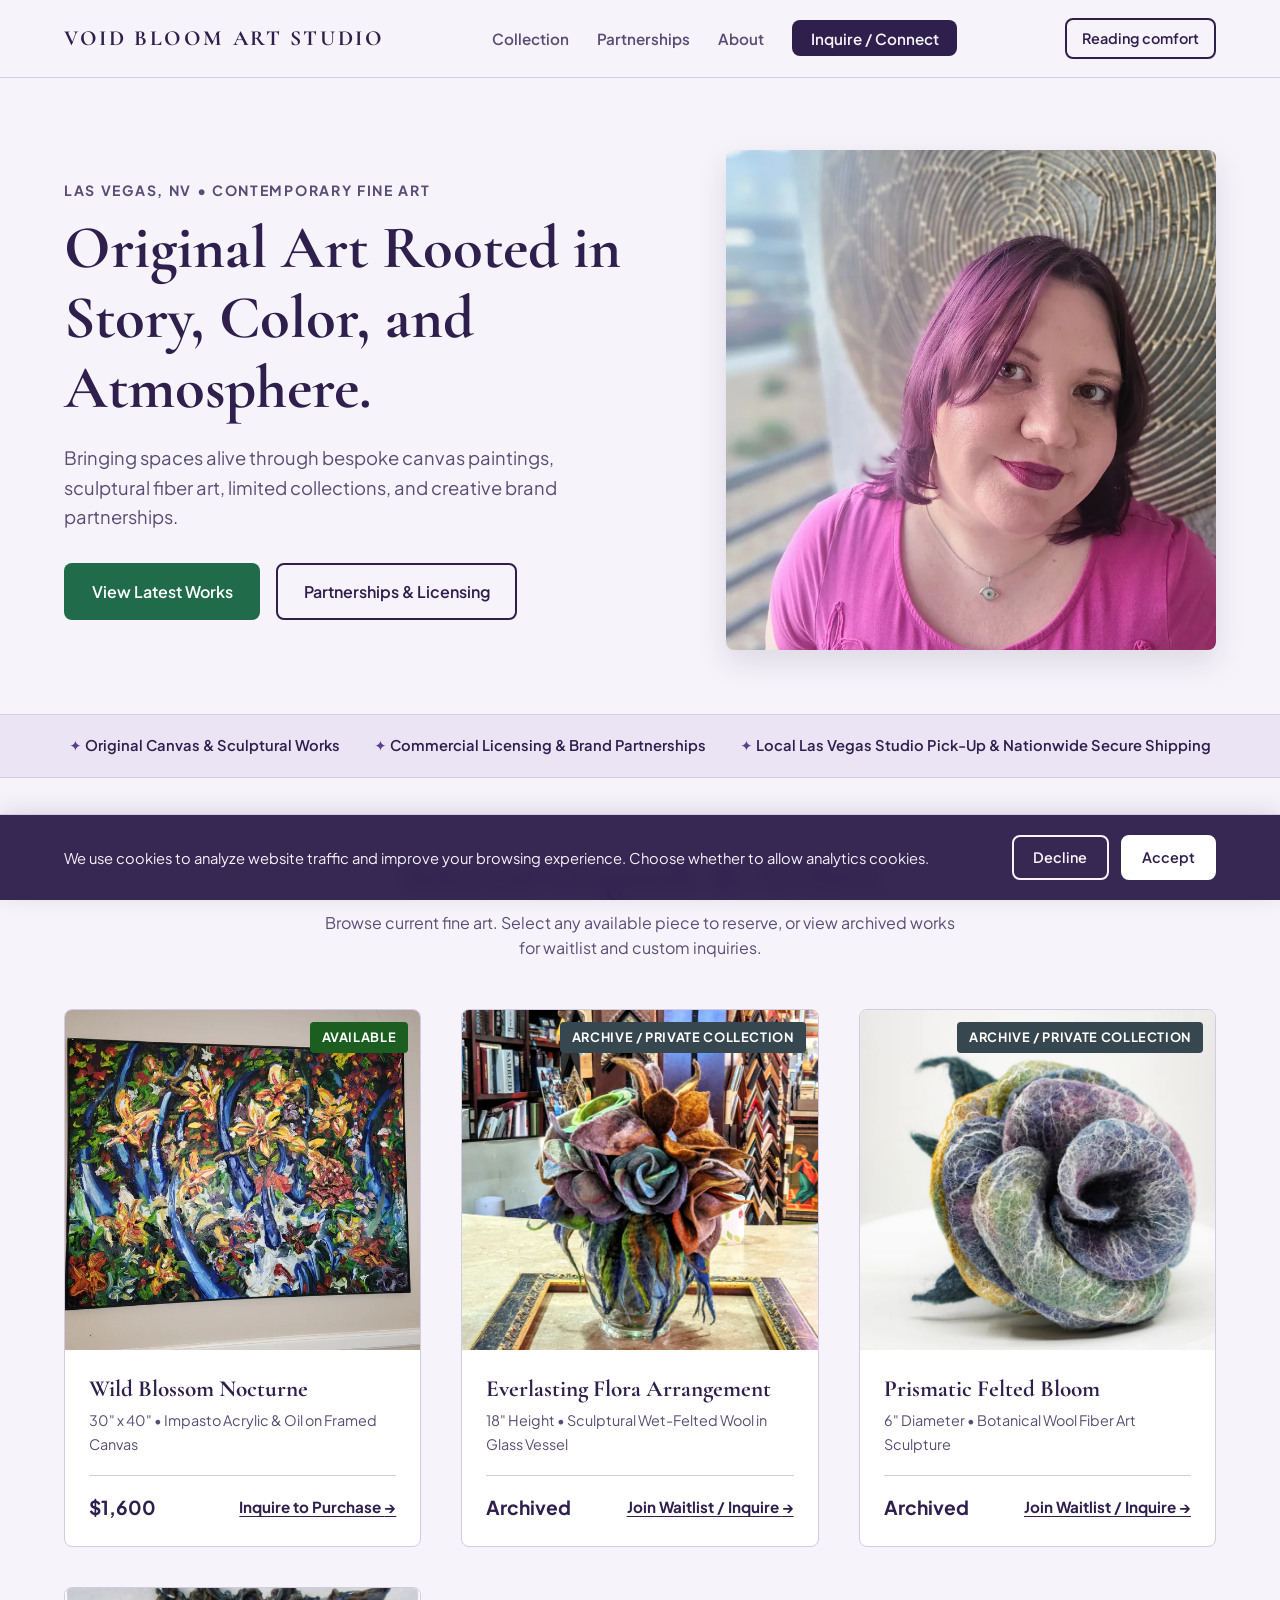
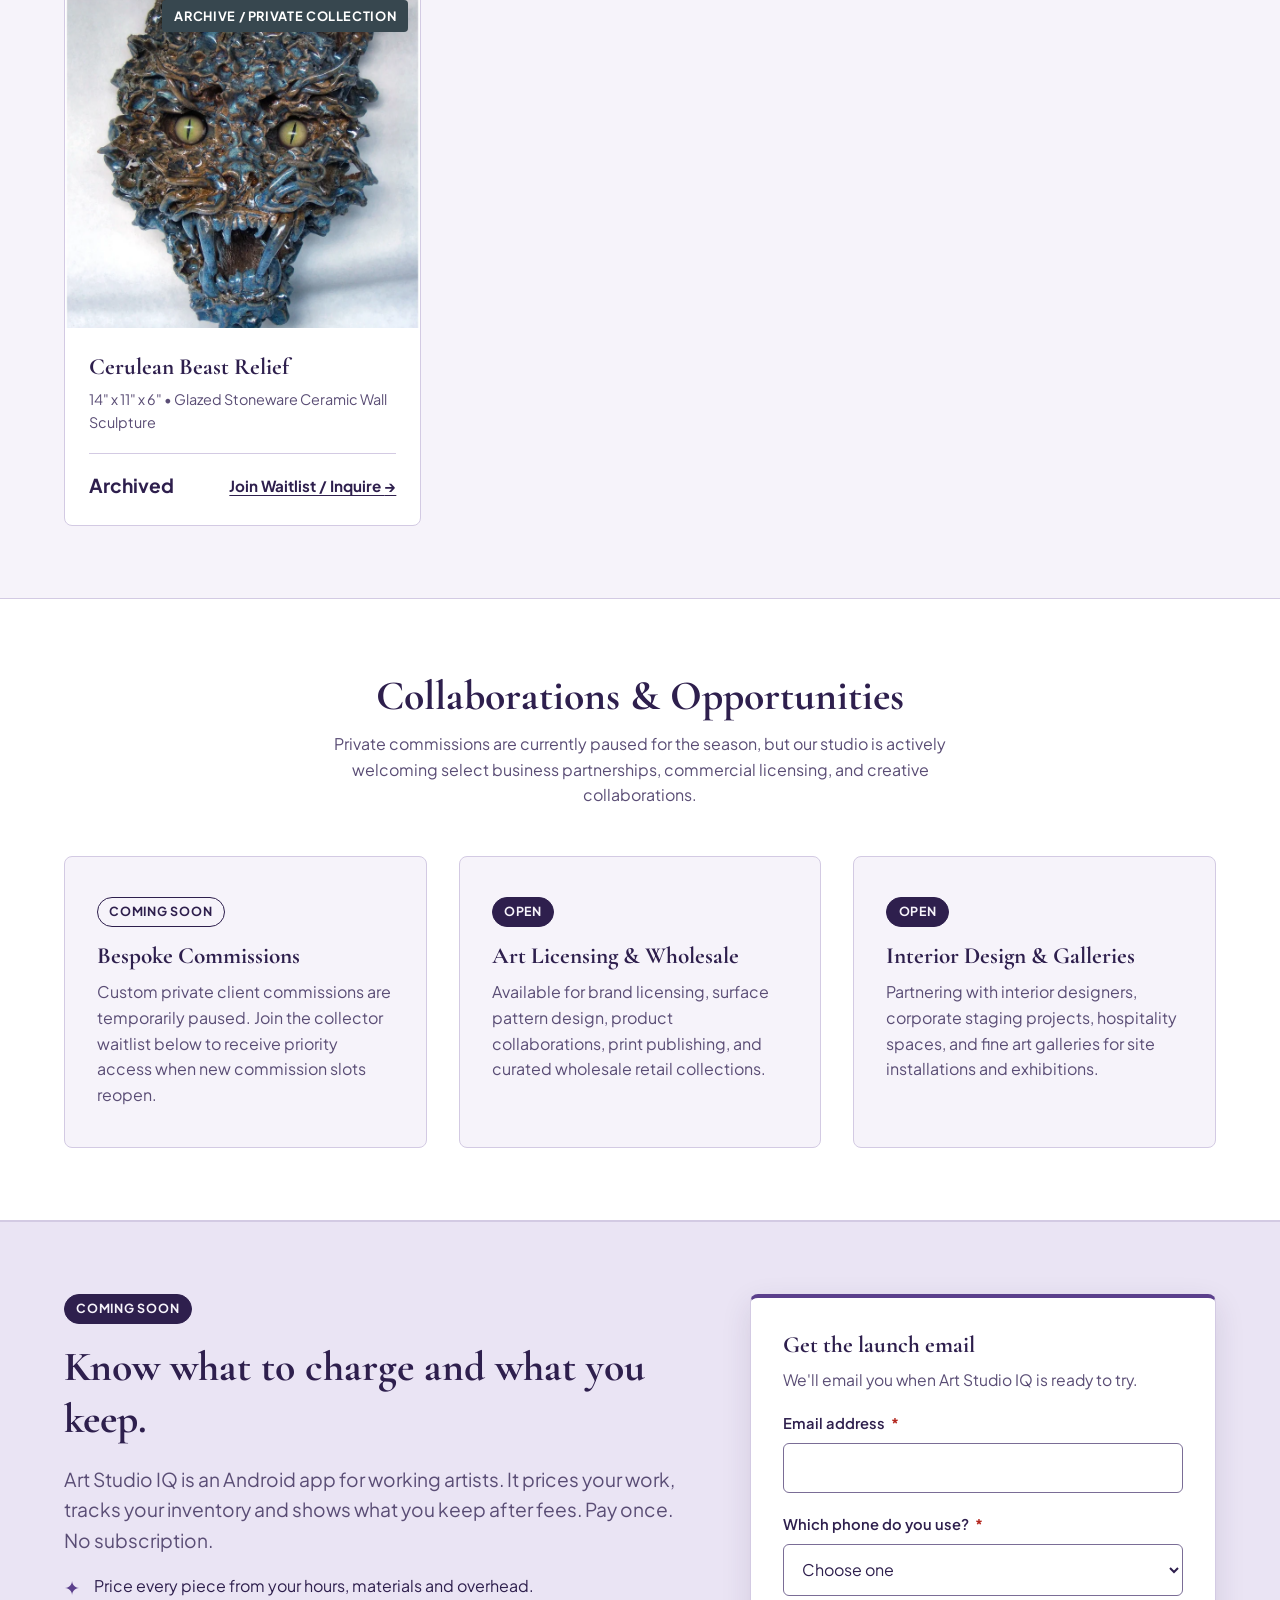
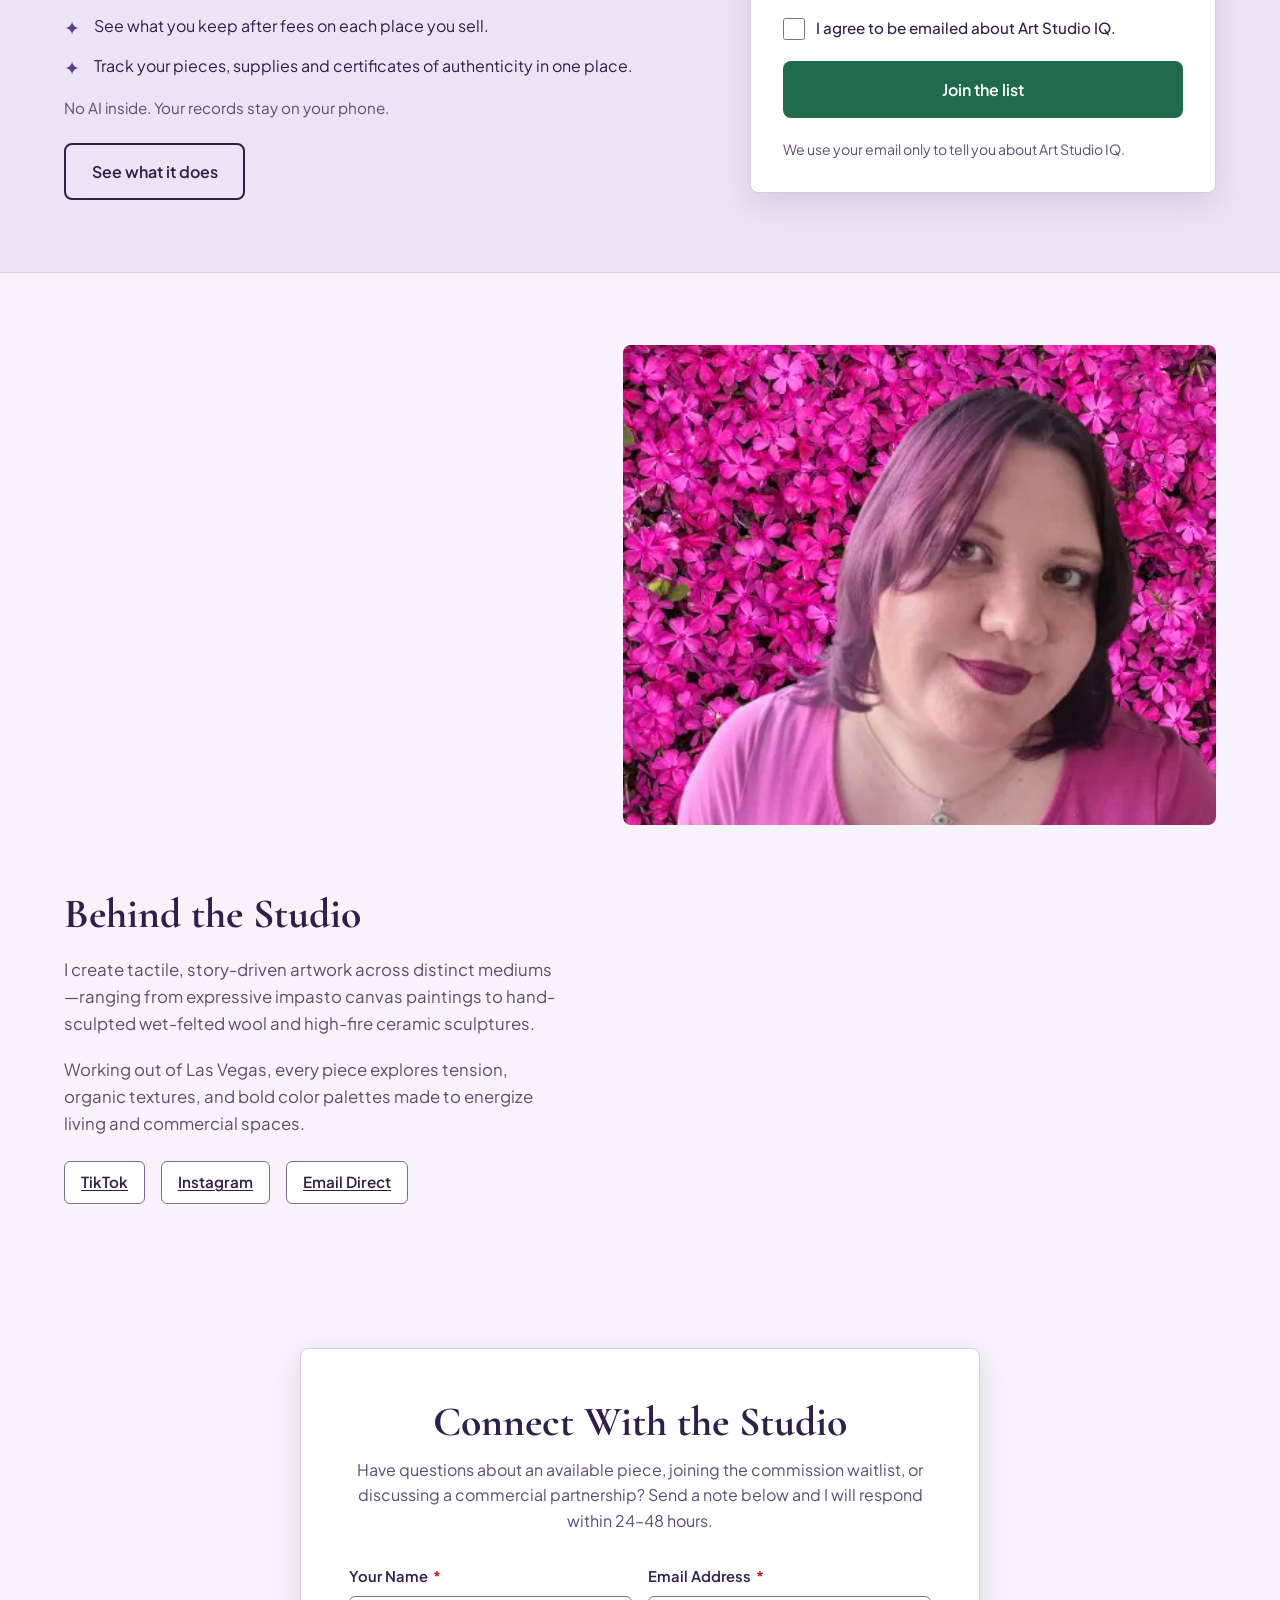
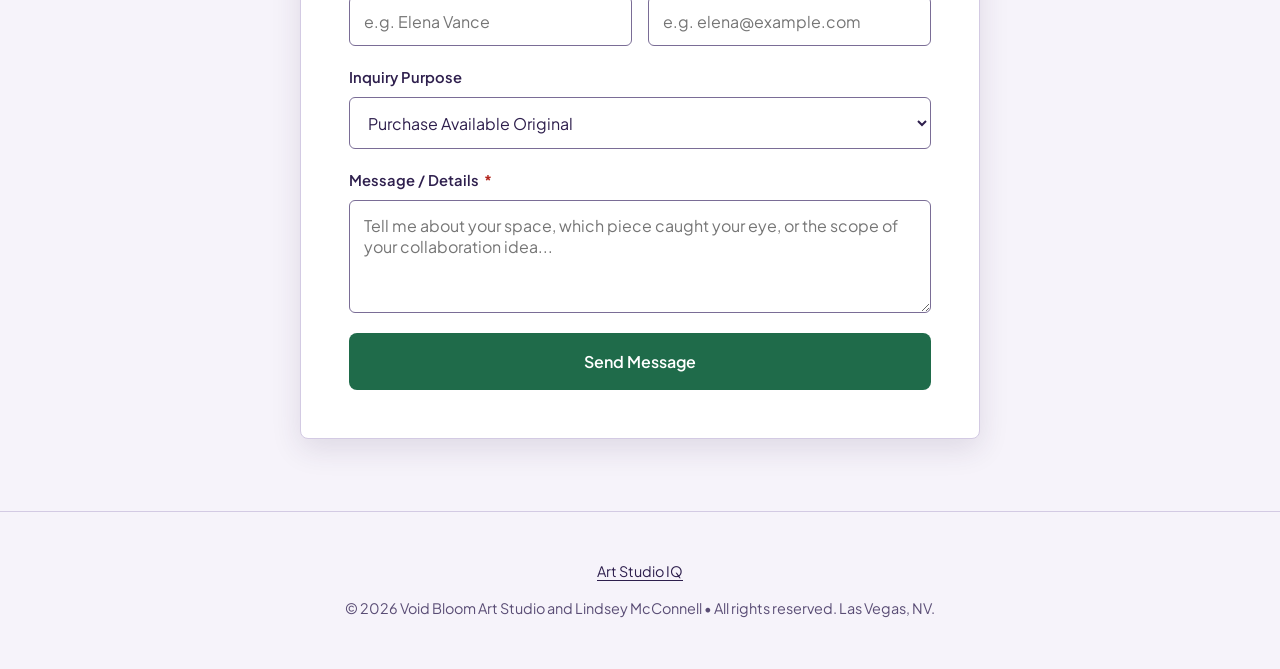
==== commit 1681d1f4: "Add files via upload" ====
--- a/index.html
+++ b/index.html
@@ -230,29 +230,28 @@
 
     <!--
       ART STUDIO IQ: COMING SOON
-      Every visitor-facing sentence here is Lindsey's and comes from site-copy/art-studio-iq.md (Home section).
-      The .todo boxes are placeholders. Replace each one with her exact text and delete the box styling.
-      The form labels and button are plain functional text; she may replace them in the same file.
-      One --cta button only (the submit button). Do not add a price, rating, count or release date.
+      DRAFT WORDING (Nov 26, 2026): Lindsey approves or rewrites it in site-copy/art-studio-iq.md (Home section).
+      Form labels and buttons are plain functional text. One --cta button only (the submit button).
+      Do not add a price, rating, count or release date, and do not promise a web app.
     -->
     <section id="art-studio-iq" class="section aiq-section" aria-labelledby="aiq-heading">
       <div class="aiq-grid">
         <div class="aiq-copy">
           <span class="status-pill active">Coming Soon</span>
-          <h2 id="aiq-heading"><span class="todo">TODO: Lindsey's headline (site-copy/art-studio-iq.md, Home section, "Headline")</span></h2>
-          <p class="aiq-lede todo">TODO: Lindsey's one-sentence promise: who it is for and the one thing it does for them ("Promise")</p>
+          <h2 id="aiq-heading">Know what to charge and what you keep.</h2>
+          <p class="aiq-lede">Art Studio IQ is an Android app for working artists. It prices your work, tracks your inventory and shows what you keep after fees. Pay once. No subscription.</p>
           <ul class="aiq-points" aria-label="What Art Studio IQ does">
-            <li><span class="todo">TODO: Lindsey's benefit 1 ("Benefit 1")</span></li>
-            <li><span class="todo">TODO: Lindsey's benefit 2 ("Benefit 2")</span></li>
-            <li><span class="todo">TODO: Lindsey's benefit 3 ("Benefit 3")</span></li>
+            <li>Price every piece from your hours, materials and overhead.</li>
+            <li>See what you keep after fees on each place you sell.</li>
+            <li>Track your pieces, supplies and certificates of authenticity in one place.</li>
           </ul>
-          <p class="aiq-note todo">TODO: Lindsey's no-AI line, matching her About statement ("No AI line")</p>
-          <p class="aiq-more"><a href="art-studio-iq/" class="btn secondary">See what is planned<span class="sr-only"> for Art Studio IQ</span></a></p>
+          <p class="aiq-note">No AI inside. Your records stay on your phone.</p>
+          <p class="aiq-more"><a href="art-studio-iq/" class="btn secondary">See what it does<span class="sr-only"> in Art Studio IQ</span></a></p>
         </div>
 
         <div class="aiq-card" data-signup>
-          <h3 id="aiq-form-heading"><span class="todo">TODO: Lindsey's form heading ("Form heading")</span></h3>
-          <p class="form-intro todo">TODO: Lindsey's line above the form: what the person gets by joining ("Form line")</p>
+          <h3 id="aiq-form-heading">Get the launch email</h3>
+          <p class="form-intro">We'll email you when Art Studio IQ is ready to try.</p>
 
           <form class="signup-form" action="https://api.web3forms.com/submit" method="POST"
                 data-form data-ajax data-signup-form novalidate aria-labelledby="aiq-form-heading">
@@ -291,15 +290,15 @@
 
             <p class="form-status" role="status" aria-live="polite"></p>
             <button type="submit" class="btn primary full-width">Join the list</button>
-            <p class="fine-print todo">TODO: Lindsey's reassurance line under the button ("Reassurance")</p>
+            <p class="fine-print">We use your email only to tell you about Art Studio IQ.</p>
           </form>
 
           <div class="success-box" data-success hidden>
-            <h3 tabindex="-1" data-focus><span class="todo">TODO: Lindsey's thank-you heading ("Thank you heading")</span></h3>
-            <p data-platform="android" class="todo" hidden>TODO: Lindsey's thank-you line for Android users ("Thank you, Android")</p>
-            <p data-platform="iphone" class="todo" hidden>TODO: Lindsey's thank-you line for iPhone users ("Thank you, iPhone")</p>
-            <p data-platform="both" class="todo" hidden>TODO: Lindsey's thank-you line for people with both ("Thank you, both")</p>
-            <p data-platform="" class="todo" hidden>TODO: Lindsey's general thank-you line ("Thank you, general")</p>
+            <h3 tabindex="-1" data-focus>You're on the list.</h3>
+            <p data-platform="android" hidden>Art Studio IQ is built for Android first. We'll email you when it's ready to try.</p>
+            <p data-platform="iphone" hidden>Art Studio IQ starts on Android. Your answer helps us decide what to build for iPhone next, and we'll email you when we know more.</p>
+            <p data-platform="both" hidden>Art Studio IQ starts on Android, so your Android phone is covered. We'll email you when it's ready to try.</p>
+            <p data-platform="" hidden>Thanks for joining. We'll email you when Art Studio IQ is ready to try.</p>
 
             <form class="step2 signup-form" action="https://api.web3forms.com/submit" method="POST" data-form data-ajax data-step2 novalidate>
               <input type="hidden" name="access_key" value="YOUR_ACCESS_KEY_HERE" />
